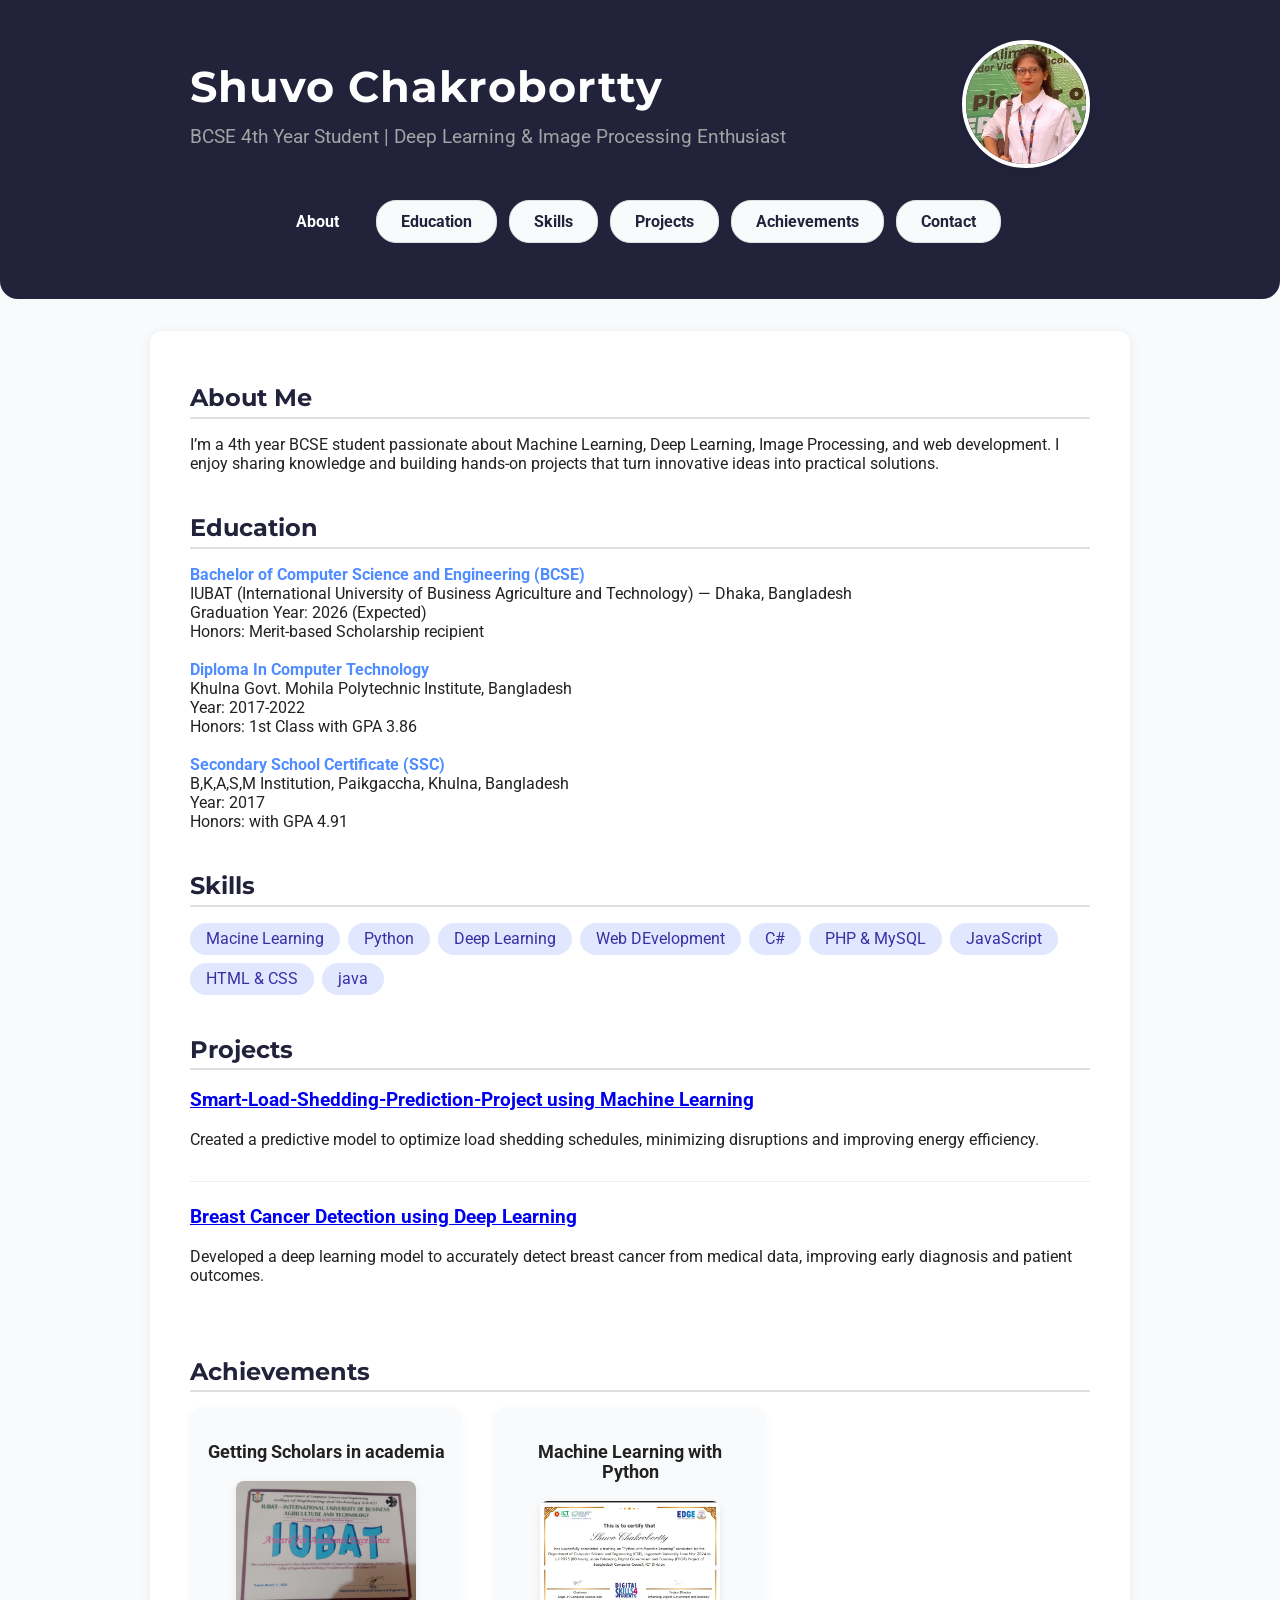
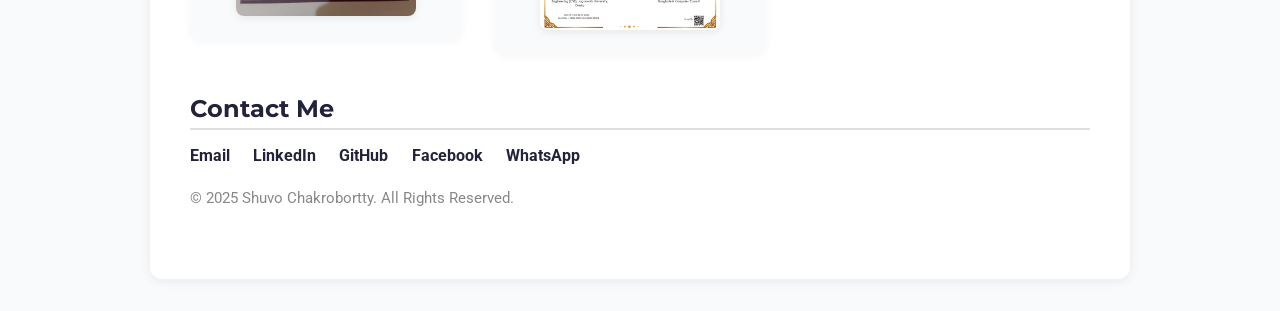
==== front.html @ d3ad52ac "updated" ====
<!DOCTYPE html>
<html lang="en">
<head>
    <meta charset="UTF-8">
    <meta name="viewport" content="width=device-width, initial-scale=1.0">
    <title> Shuvo Chakrobortty - Portfolio</title>
    <link href="https://fonts.googleapis.com/css?family=Montserrat:700,400|Roboto:400,700&display=swap" rel="stylesheet">
    <link rel="stylesheet" href="style.css">
</head>
<body>
    <header>
        <div class="header-flex">
            <div class="header-info">
                <h1 id="name">Shuvo Chakrobortty</h1>
                <p id="role">BCSE 4th Year Student | Deep Learning & Image Processing Enthusiast</p>
            </div>
            <img src="mine.jpg" alt="D:\GitHub\GIT HUB SIGN IN\Portfolioe" class="profile-photo">
        </div>
        <nav>
            <a href="#about" class="active" onclick="event.preventDefault(); showSection('about', this)">About</a>
            <a href="#education" onclick="event.preventDefault(); showSection('education', this)">Education</a>
            <a href="#skills" onclick="event.preventDefault(); showSection('skills', this)">Skills</a>
            <a href="#projects" onclick="event.preventDefault(); showSection('projects', this)">Projects</a>
            <a href="#achievements" onclick="event.preventDefault(); showSection('achievements', this)">Achievements</a>
            <a href="#contact" onclick="event.preventDefault(); showSection('contact', this)">Contact</a>
        </nav>
    </header>
    <div class="container">
        <section id="about" class="section active">
            <h2>About Me</h2>
            <p id="about-text">I’m a 4th year BCSE student passionate about Machine Learning, Deep Learning, Image Processing, and web development. I enjoy sharing knowledge and building hands-on projects that turn innovative ideas into practical solutions.</p>
        </section>
        <section id="education" class="section">
            <h2>Education</h2>
            <div class="edu-block">
                <div class="edu-title">Bachelor of Computer Science and Engineering (BCSE)</div>
                <div>IUBAT (International University of Business Agriculture and Technology) — Dhaka, Bangladesh</div>
                <div>Graduation Year: 2026 (Expected)</div>
                <div>Honors: Merit-based Scholarship recipient</div>
            </div>
            <div class="edu-block">
                <div class="edu-title">Diploma In Computer Technology</div>
                <div>Khulna Govt. Mohila Polytechnic Institute, Bangladesh</div>
                <div>Year: 2017-2022</div>
                <div>Honors: 1st Class with GPA 3.86</div>
            </div>
            <div class="edu-block">
                <div class="edu-title">Secondary School Certificate (SSC)</div>
                <div>B,K,A,S,M Institution, Paikgaccha, Khulna, Bangladesh</div>
                <div>Year: 2017</div>
                <div>Honors: with GPA 4.91</div>
            </div>
        </section>
        <section id="skills" class="section">
            <h2>Skills</h2>
            <div class="skills-list" id="skills-list"></div>
        </section>
        <section id="projects" class="section">
            <h2>Projects</h2>
            <div id="projects-list"></div>
        </section>
        <section id="achievements" class="section">
            <h2>Achievements</h2>
            <div id="achievements-list"></div>
        </section>
        <section id="contact" class="section">
            <h2>Contact Me</h2>
            <div class="contact-links">
                <a href="srishuvo928@gmail.com">Email</a>
                <a href="https://www.linkedin.com/in/shuvo-chakrobortty-3897a1336/" target="_blank">LinkedIn</a>
                <a href="https://github.com/Shuvo928" target="_blank">GitHub</a>
                <a href="https://www.facebook.com/shuvosri.chakrobortty/" target="_blank">Facebook</a>
                <a href="https://wa.me/+8801853737654" target="_blank">WhatsApp</a>
            </div>
            <div style="margin-top:1.5rem;color:#888;font-size:0.95em;">© 2025 Shuvo Chakrobortty. All Rights Reserved.</div>
        </section>
    </div>
    <script src="main.js"></script>
</body>
</html>
---- style.css ----
/* Header flex layout for name/info and photo */
.header-flex {
    display: flex;
    align-items: center;
    justify-content: space-between;
    max-width: 900px;
    margin: 0 auto;
    padding: 0 2.5rem;
}
.header-info {
    text-align: left;
}
.profile-photo {
    width: 120px;
    height: 120px;
    object-fit: cover;
    border-radius: 50%;
    border: 4px solid #fff;
    box-shadow: 0 2px 12px rgba(0,0,0,0.10);
    background: #e0e0e0;
    margin-left: 2rem;
}
@media (max-width: 700px) {
    .header-flex {
        flex-direction: column;
        align-items: center;
        padding: 0 1rem;
    }
    .header-info {
        text-align: center;
    }
    .profile-photo {
        margin-left: 0;
        margin-top: 1rem;
    }
}
body {
    font-family: 'Roboto', Arial, sans-serif;
    margin: 0;
    background: #f8fafc;
    color: #222;
}
.container {
    max-width: 900px;
    margin: 2rem auto;
    background: #fff;
    border-radius: 12px;
    box-shadow: 0 2px 12px rgba(0,0,0,0.07);
    padding: 2rem 2.5rem;
}
header {
    background: #22223b;
    color: #fff;
    padding: 2.5rem 0 1.5rem 0;
    text-align: center;
    border-radius: 0 0 18px 18px;
}
header h1 {
    margin: 0;
    font-family: 'Montserrat', Arial, sans-serif;
    font-size: 2.7rem;
    letter-spacing: 1px;
}
header p {
    margin: 0.7rem 0 0 0;
    font-size: 1.2rem;
    color: #a3a3a3;
}
nav {
    margin: 2rem 0 1.5rem 0;
    text-align: center;
}
nav a {
    display: inline-block;
    background: #f8fafc;
    color: #22223b;
    border: 1px solid #e0e0e0;
    padding: 0.7rem 1.5rem;
    margin: 0 0.5rem 0.5rem 0;
    border-radius: 20px;
    font-weight: bold;
    text-decoration: none;
    transition: background 0.2s, color 0.2s, border 0.2s;
}
nav a.active, nav a:hover {
    background: #22223b;
    color: #fff;
    border: 1px solid #22223b;
}
section {
    margin-bottom: 2.5rem;
}
h2 {
    font-family: 'Montserrat', Arial, sans-serif;
    color: #22223b;
    margin-bottom: 1rem;
    font-size: 1.5rem;
    border-bottom: 2px solid #e0e0e0;
    padding-bottom: 0.3rem;
}
.skills-list {
    display: flex;
    flex-wrap: wrap;
    gap: 0.5rem;
}
.skill {
    background: #e0e7ff;
    color: #3730a3;
    padding: 0.4rem 1rem;
    border-radius: 16px;
    font-size: 1rem;
}
.project {
    margin-bottom: 1.5rem;
    padding-bottom: 1rem;
    border-bottom: 1px solid #eee;
}
.project:last-child {
    border-bottom: none;
}
.edu-block, .exp-block {
    margin-bottom: 1.2rem;
}
.edu-title, .exp-title {
    font-weight: bold;
    color: #4f8cff;
}
/* Achievements horizontal layout */
.achievements-list {
    display: flex;
    flex-wrap: wrap;
    gap: 2rem;
    align-items: flex-start;
    justify-content: flex-start;
}
.achievement-item {
    flex: 0 1 240px;
    display: flex;
    flex-direction: column;
    align-items: center;
    background: #f8fafc;
    border-radius: 10px;
    box-shadow: 0 2px 8px rgba(0,0,0,0.04);
    padding: 1rem 1rem 1.5rem 1rem;
    min-width: 200px;
    max-width: 260px;
}
.achievement-item h3 {
    font-size: 1.1rem;
    margin-bottom: 0.7rem;
    text-align: center;
}
.cert-img {
    max-width: 180px;
    border-radius: 8px;
    margin: 0.5rem 0 0 0;
    box-shadow: 0 2px 8px rgba(0,0,0,0.08);
}
@media (max-width: 900px) {
    .achievements-list {
        gap: 1rem;
    }
    .achievement-item {
        max-width: 48vw;
    }
}
@media (max-width: 600px) {
    .achievements-list {
        flex-direction: column;
        gap: 1.5rem;
    }
    .achievement-item {
        max-width: 100%;
    }
}
.contact-links a {
    margin-right: 1.2rem;
    color: #22223b;
    text-decoration: none;
    font-weight: bold;
    transition: color 0.2s;
}
.contact-links a:hover {
    color: #4f8cff;
}
@media (max-width: 600px) {
    .container { padding: 1rem; }
    header h1 { font-size: 1.5rem; }
}
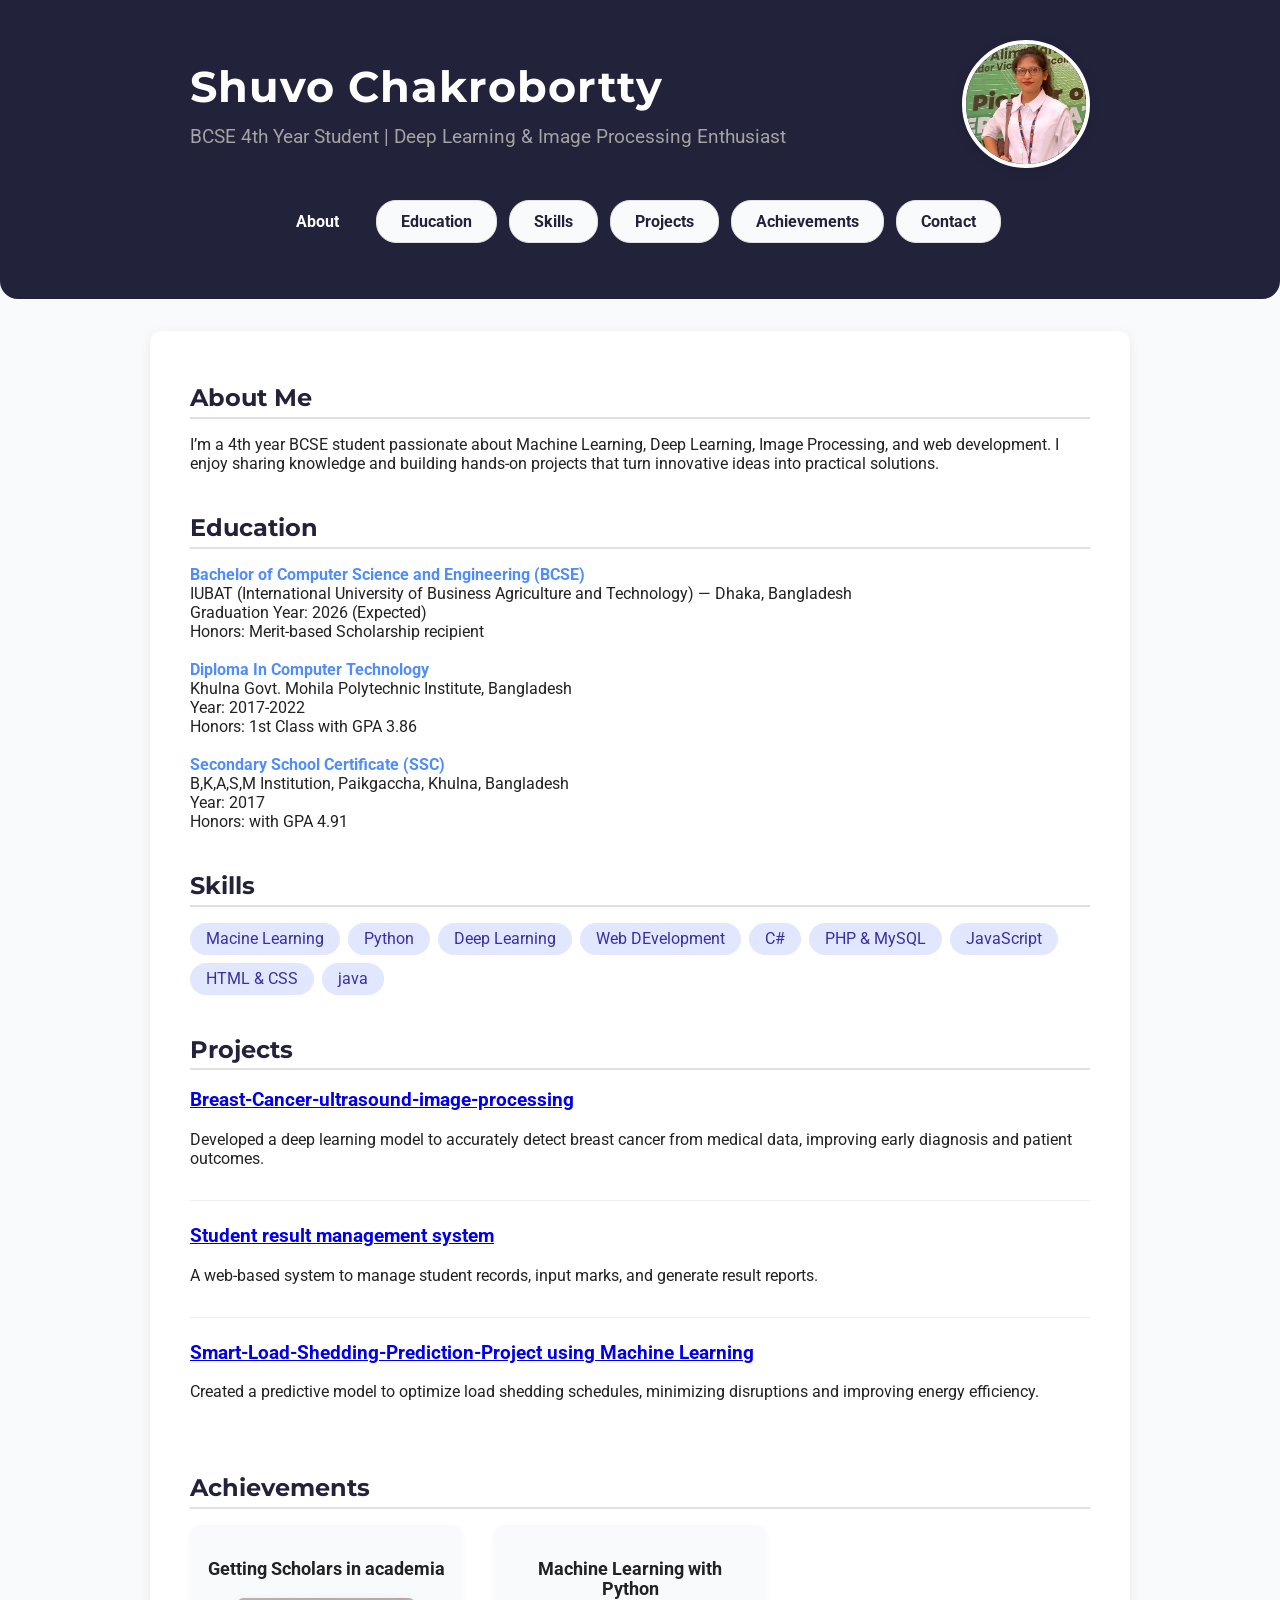
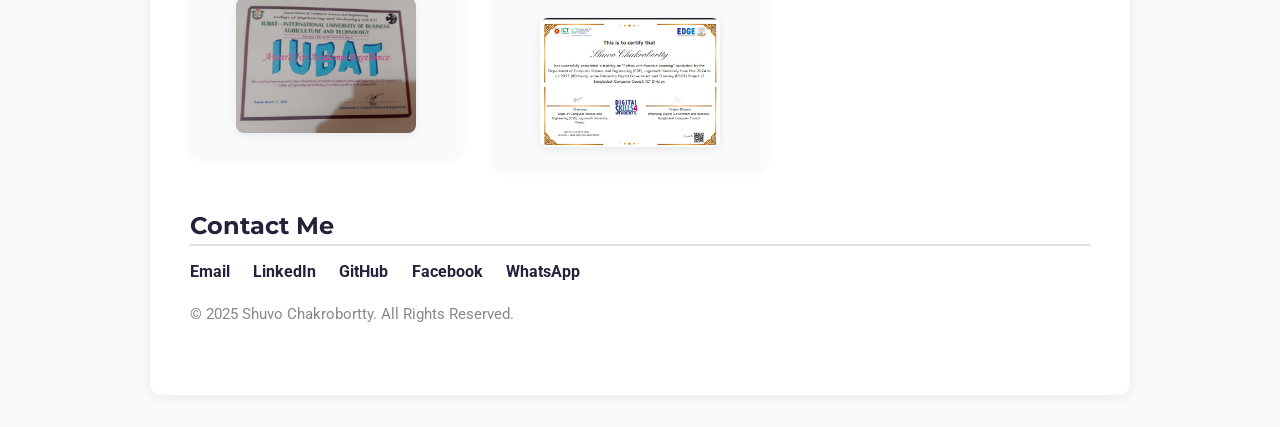
==== commit 40bceff1: "changes" ====
--- a/front.html
+++ b/front.html
@@ -17,12 +17,12 @@
             <img src="mine.jpg" alt="D:\GitHub\GIT HUB SIGN IN\Portfolioe" class="profile-photo">
         </div>
         <nav>
-            <a href="#about" class="active" onclick="event.preventDefault(); showSection('about', this)">About</a>
-            <a href="#education" onclick="event.preventDefault(); showSection('education', this)">Education</a>
-            <a href="#skills" onclick="event.preventDefault(); showSection('skills', this)">Skills</a>
-            <a href="#projects" onclick="event.preventDefault(); showSection('projects', this)">Projects</a>
-            <a href="#achievements" onclick="event.preventDefault(); showSection('achievements', this)">Achievements</a>
-            <a href="#contact" onclick="event.preventDefault(); showSection('contact', this)">Contact</a>
+            <a href="#about" class="active">About</a>
+            <a href="#education">Education</a>
+            <a href="#skills">Skills</a>
+            <a href="#projects">Projects</a>
+            <a href="#achievements">Achievements</a>
+            <a href="#contact">Contact</a>
         </nav>
     </header>
     <div class="container">
@@ -75,6 +75,11 @@
             <div style="margin-top:1.5rem;color:#888;font-size:0.95em;">© 2025 Shuvo Chakrobortty. All Rights Reserved.</div>
         </section>
     </div>
+    <!-- Image modal for achievement images -->
+    <div id="img-modal" class="img-modal" role="dialog" aria-hidden="true">
+        <button class="modal-close" aria-label="Close">&times;</button>
+        <div class="modal-content"><img src="" alt=""></div>
+    </div>
     <script src="main.js"></script>
 </body>
 </html>
--- a/style.css
+++ b/style.css
@@ -187,3 +187,36 @@
     .container { padding: 1rem; }
     header h1 { font-size: 1.5rem; }
 }
+
+/* Image modal styles */
+#img-modal {
+    position: fixed;
+    inset: 0;
+    display: none;
+    align-items: center;
+    justify-content: center;
+    background: rgba(0,0,0,0.75);
+    z-index: 1200;
+    padding: 2rem;
+}
+#img-modal.open {
+    display: flex;
+}
+#img-modal .modal-content img {
+    max-width: 100%;
+    max-height: 100%;
+    border-radius: 8px;
+    box-shadow: 0 6px 30px rgba(0,0,0,0.6);
+}
+.modal-close {
+    position: absolute;
+    top: 18px;
+    right: 20px;
+    background: transparent;
+    color: #fff;
+    border: none;
+    font-size: 2rem;
+    line-height: 1;
+    cursor: pointer;
+}
+.cert-img { cursor: zoom-in; }
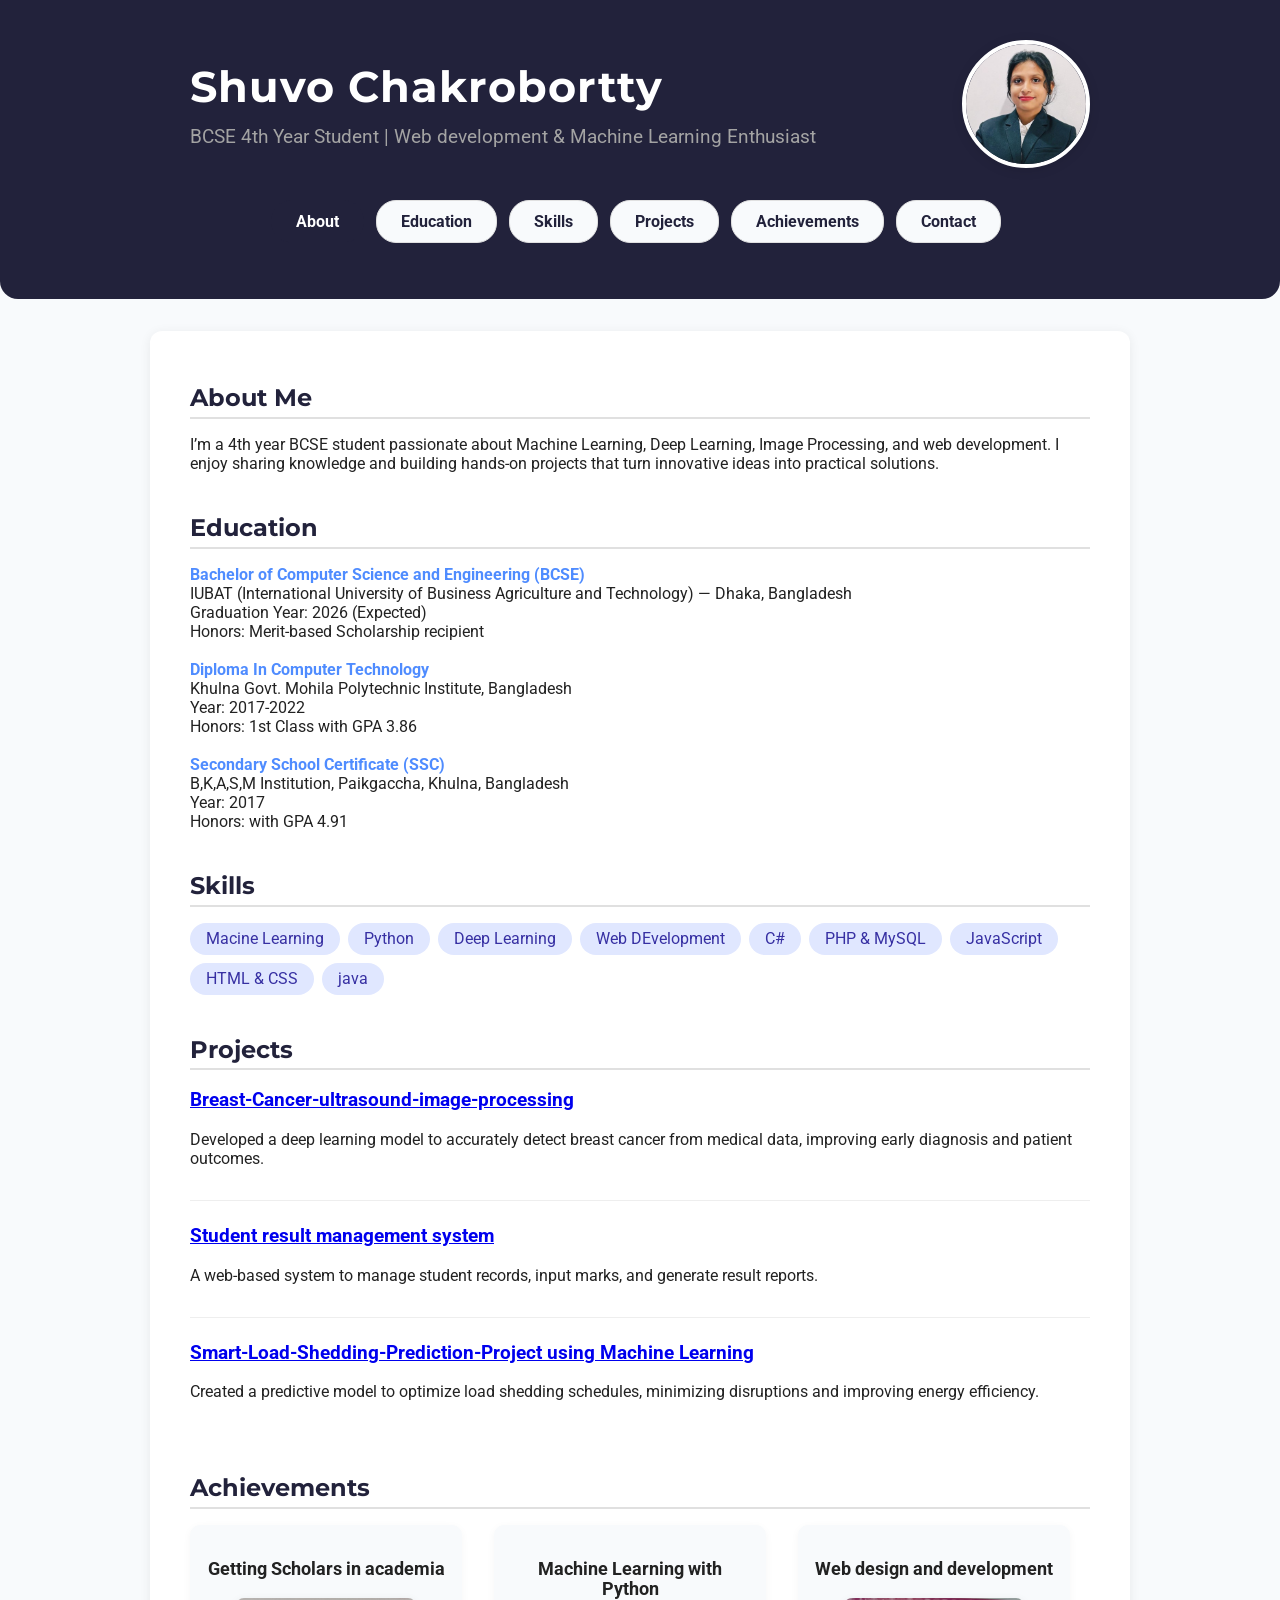
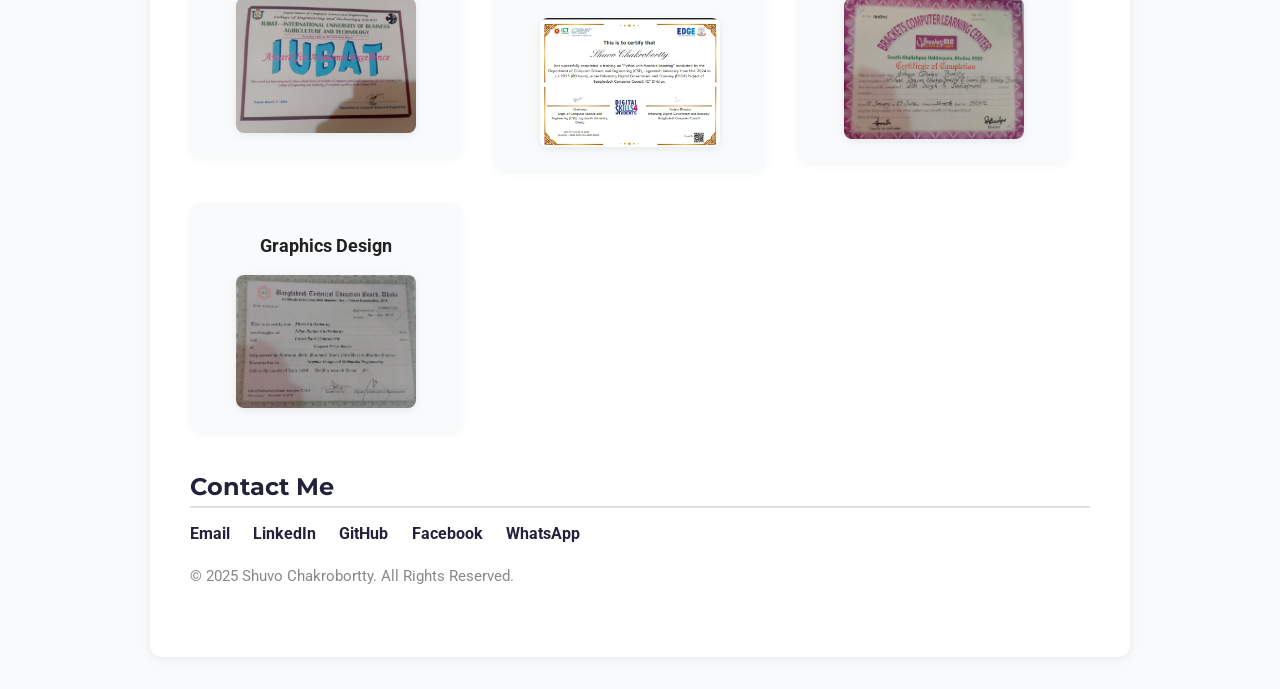
==== commit e90f91f4: "updated" ====
--- a/front.html
+++ b/front.html
@@ -12,9 +12,9 @@
         <div class="header-flex">
             <div class="header-info">
                 <h1 id="name">Shuvo Chakrobortty</h1>
-                <p id="role">BCSE 4th Year Student | Deep Learning & Image Processing Enthusiast</p>
+                <p id="role">BCSE 4th Year Student | Web development  & Machine Learning Enthusiast</p>
             </div>
-            <img src="mine.jpg" alt="D:\GitHub\GIT HUB SIGN IN\Portfolioe" class="profile-photo">
+            <img src="1000022565.jpg" alt="D:\GitHub\GIT HUB SIGN IN\Portfolioe" class="profile-photo">
         </div>
         <nav>
             <a href="#about" class="active">About</a>
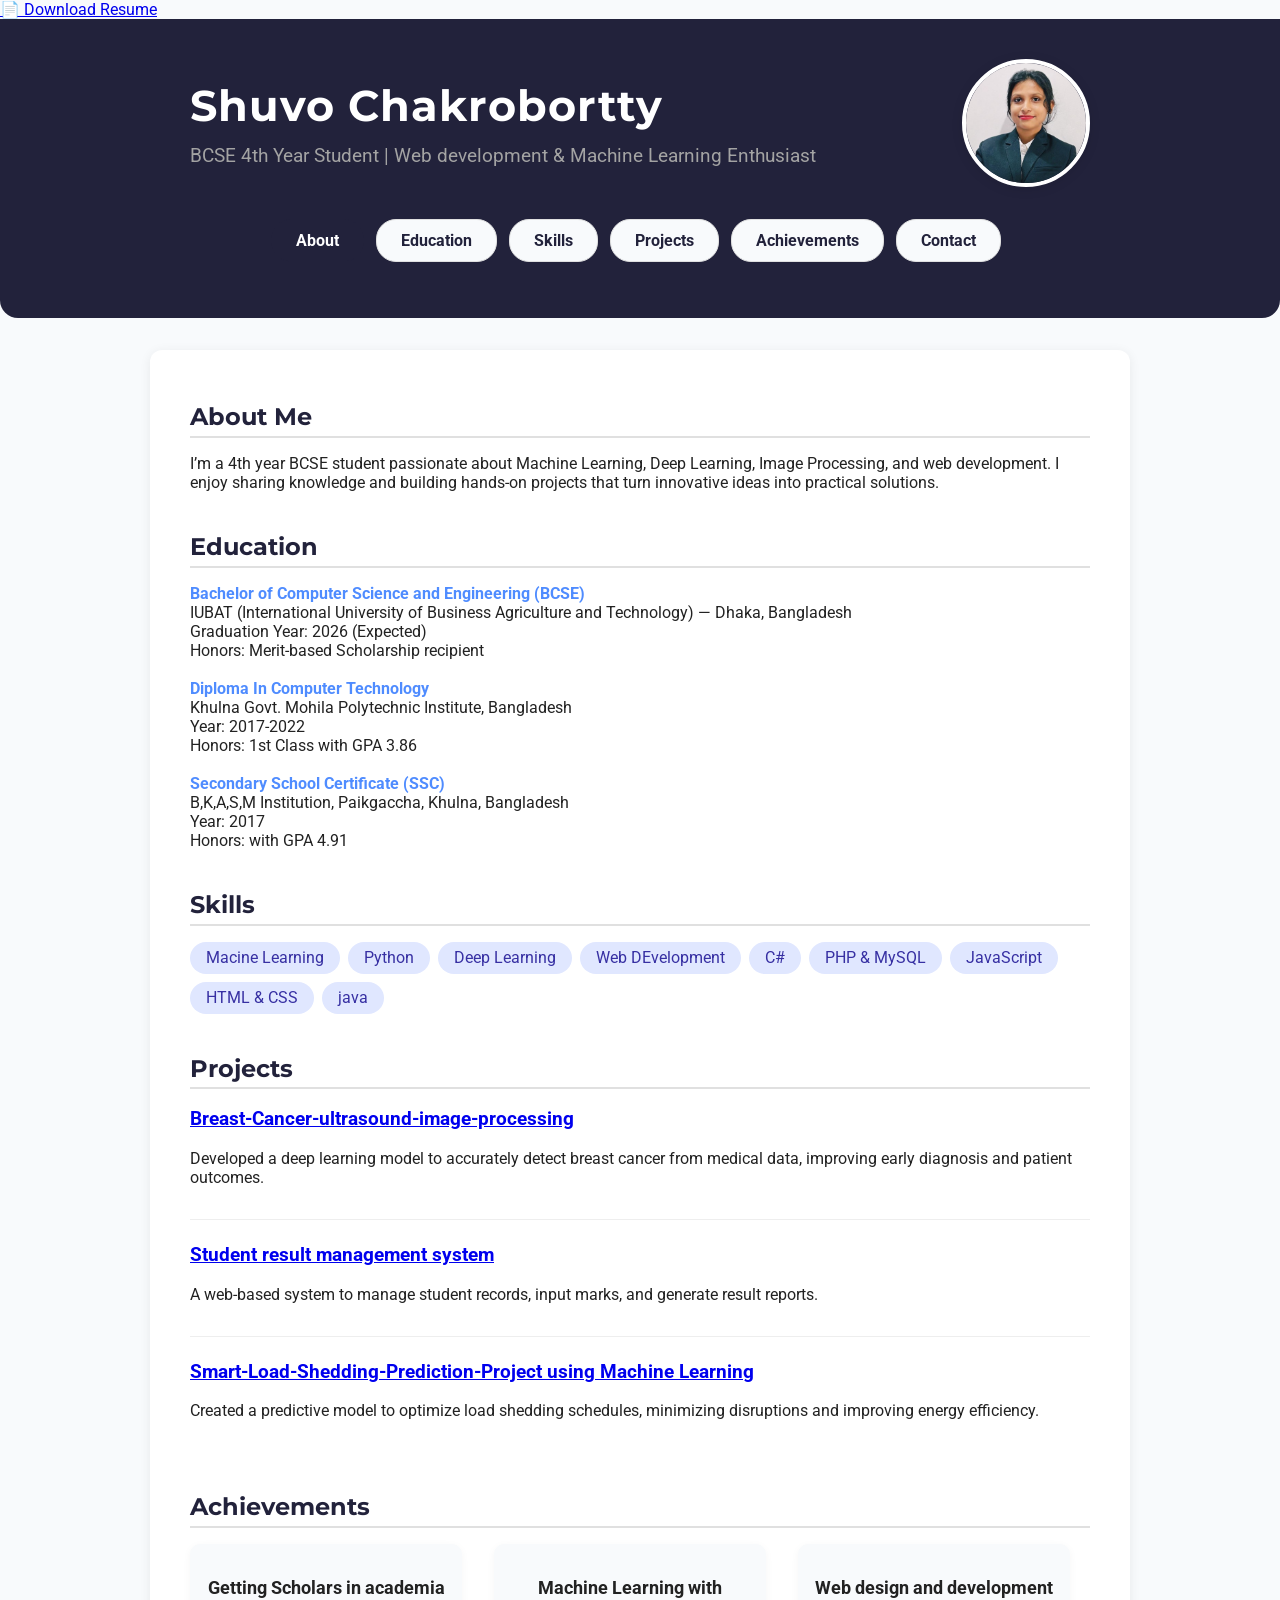
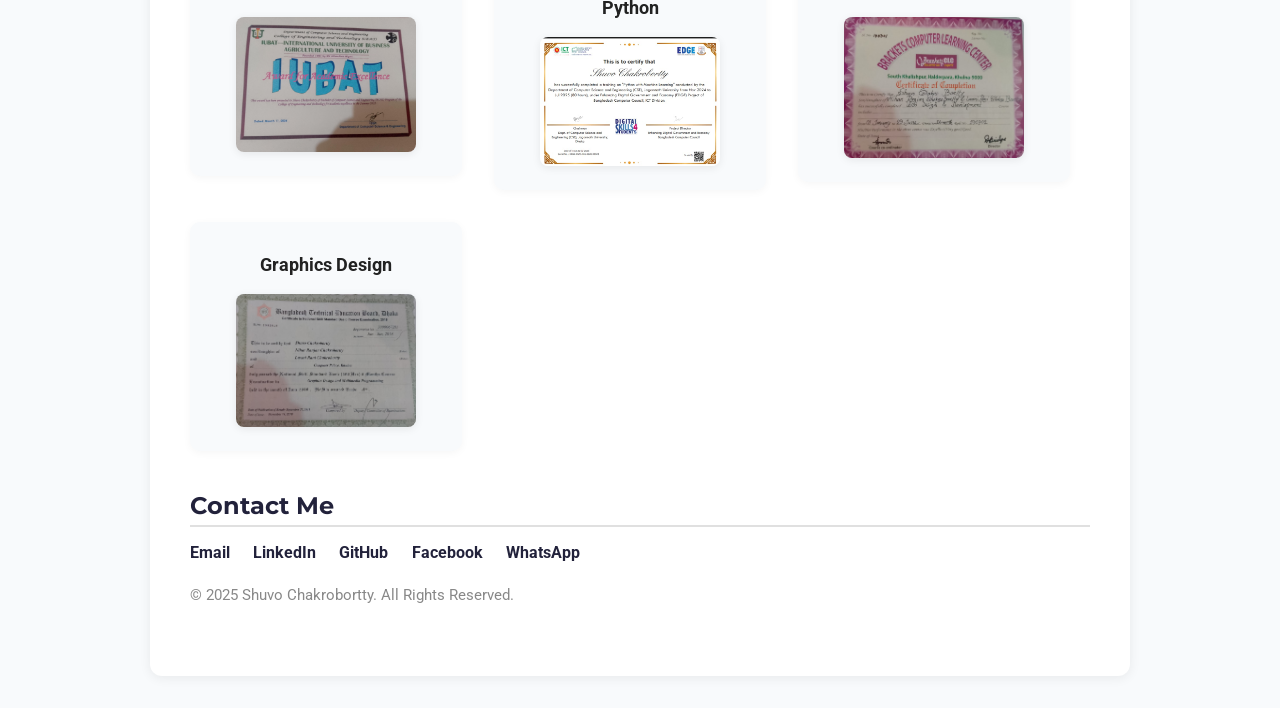
==== commit bf58173d: "updated" ====
--- a/front.html
+++ b/front.html
@@ -6,6 +6,10 @@
     <title> Shuvo Chakrobortty - Portfolio</title>
     <link href="https://fonts.googleapis.com/css?family=Montserrat:700,400|Roboto:400,700&display=swap" rel="stylesheet">
     <link rel="stylesheet" href="style.css">
+    <!-- Add this after the nav or inside header-info -->
+<div class="download-resume">
+    <a href="path/to/your-resume.pdf" download class="download-btn">📄 Download Resume</a>
+</div>
 </head>
 <body>
     <header>
